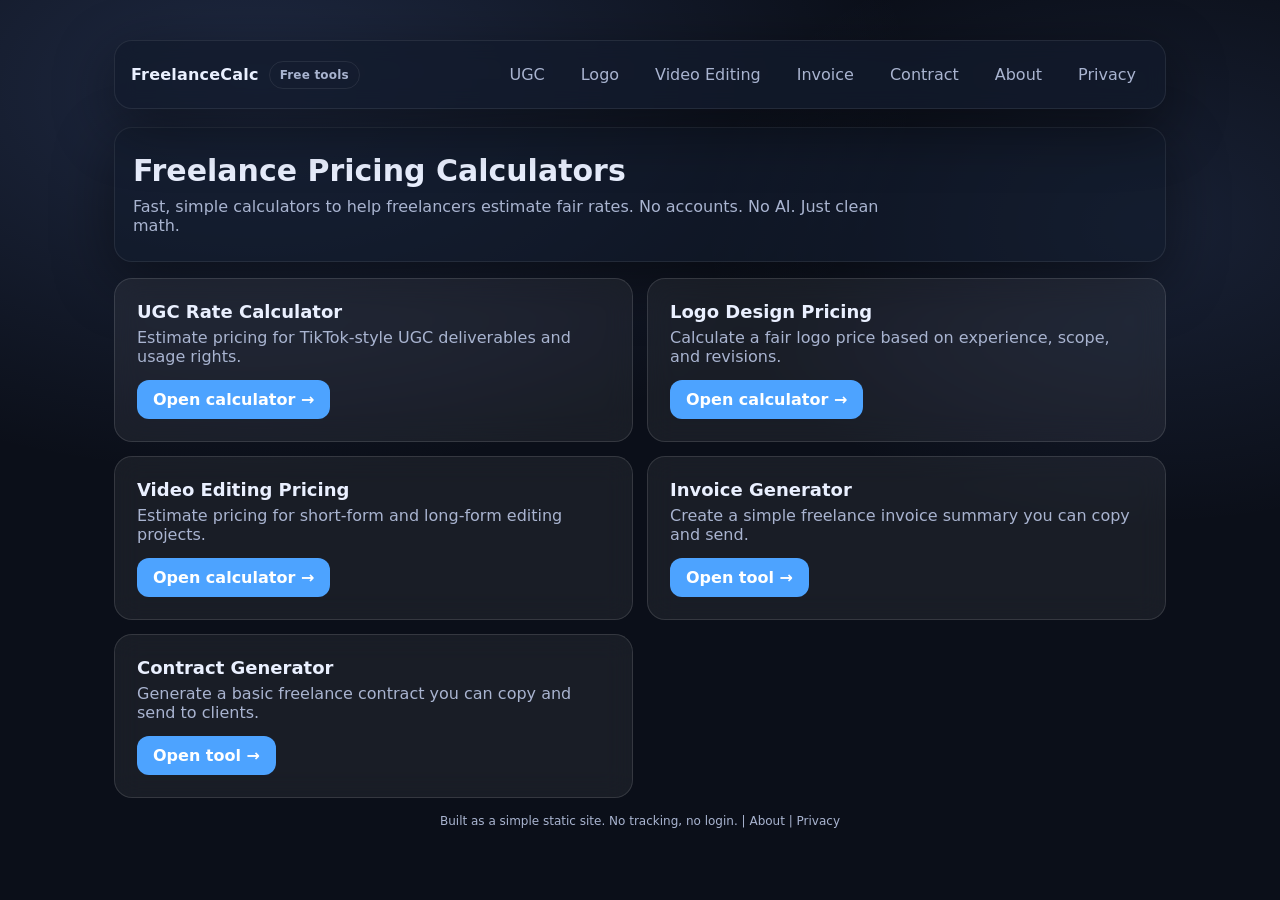
==== index.html/index.html @ f02cfab7 "test" ====
<!doctype html>
<html lang="en">
<head>
  <meta charset="utf-8" />
  <meta name="viewport" content="width=device-width, initial-scale=1" />
  <title>Freelance Pricing Calculators</title>
  <meta name="description" content="Free freelance pricing calculators for UGC creators, logo designers, and video editors. Estimate fair rates in seconds." />
  <link rel="stylesheet" href="../style.css/style.css" />
</head>

<body>
  <div class="container">

    <div class="nav">
      <div class="brand">
        <span>FreelanceCalc</span>
        <span class="badge">Free tools</span>
      </div>

      <div class="navlinks">
        <a href="../ugc.html/ugc.html">UGC</a>
        <a href="../logo.html/logo.html">Logo</a>
        <a href="../video.html/video.html">Video Editing</a>
        <a href="../invoice.html/invoice.html">Invoice</a>
        <a href="../contract.html/contract.html">Contract</a>
        <a href="../about.html/about.html">About</a>
        <a href="../privacy.html/privacy.html">Privacy</a>
      </div>
    </div>

    <div class="hero">
      <h1>Freelance Pricing Calculators</h1>
      <p>
        Fast, simple calculators to help freelancers estimate fair rates.
        No accounts. No AI. Just clean math.
      </p>
    </div>

    <div class="grid">
      <div class="card half">
        <h2>UGC Rate Calculator</h2>
        <p>Estimate pricing for TikTok-style UGC deliverables and usage rights.</p>
        <a class="button" href="../ugc.html/ugc.html">Open calculator →</a>
      </div>

      <div class="card half">
        <h2>Logo Design Pricing</h2>
        <p>Calculate a fair logo price based on experience, scope, and revisions.</p>
        <a class="button" href="../logo.html/logo.html">Open calculator →</a>
      </div>

      <div class="card half">
        <h2>Video Editing Pricing</h2>
        <p>Estimate pricing for short-form and long-form editing projects.</p>
        <a class="button" href="../video.html/video.html">Open calculator →</a>
      </div>

      <div class="card half">
        <h2>Invoice Generator</h2>
        <p>Create a simple freelance invoice summary you can copy and send.</p>
        <a class="button" href="../invoice.html/invoice.html">Open tool →</a>
      </div>

      <div class="card half">
        <h2>Contract Generator</h2>
        <p>Generate a basic freelance contract you can copy and send to clients.</p>
        <a class="button" href="../contract.html/contract.html">Open tool →</a>
      </div>
    </div>

    <div class="footer">
      Built as a simple static site. No tracking, no login. | <a href="../about.html/about.html">About</a> | <a href="../privacy.html/privacy.html">Privacy</a>
    </div>

  </div>
</body>
</html>
---- style.css/style.css ----
:root {
  --bg: #0b0f19;
  --card: #121a2b;
  --text: #eaf0ff;
  --muted: #a9b4d0;
  --accent: #4da3ff;
  --border: rgba(255,255,255,0.08);
  --shadow: 0 18px 60px rgba(0,0,0,0.45);
  --radius: 18px;
  --max: 1100px;
  --font: system-ui, -apple-system, Segoe UI, Roboto, Arial, sans-serif;
}

* { box-sizing: border-box; }

body {
  margin: 0;
  font-family: var(--font);
  background: radial-gradient(1200px 700px at 20% 10%, rgba(122,162,255,0.18), transparent 55%),
              radial-gradient(900px 600px at 90% 25%, rgba(122,162,255,0.12), transparent 50%),
              var(--bg);
  color: var(--text);
  min-height: 100vh;
}

a { color: inherit; text-decoration: none; }

.container {
  max-width: var(--max);
  width: 100%;
  margin: 0 auto;
  padding: 40px 24px;
}

.nav {
  display: flex;
  justify-content: space-between;
  align-items: center;
  gap: 14px;
  padding: 14px 16px;
  background: rgba(18,26,43,0.75);
  border: 1px solid var(--border);
  border-radius: var(--radius);
  box-shadow: var(--shadow);
  backdrop-filter: blur(10px);
}

.brand {
  display: flex;
  align-items: center;
  gap: 10px;
  font-weight: 800;
  letter-spacing: 0.2px;
}

.badge {
  font-size: 12px;
  padding: 6px 10px;
  border-radius: 999px;
  border: 1px solid var(--border);
  color: var(--muted);
}

.navlinks {
  display: flex;
  gap: 10px;
  flex-wrap: wrap;
}

.navlinks a {
  padding: 9px 12px;
  border-radius: 999px;
  border: 1px solid transparent;
  color: var(--muted);
  transition: 0.15s ease;
}

.navlinks a:hover {
  color: var(--text);
  border-color: var(--border);
  background: rgba(255,255,255,0.03);
}

.hero {
  margin-top: 18px;
  padding: 26px 18px;
  border-radius: var(--radius);
  border: 1px solid var(--border);
  background: rgba(18,26,43,0.55);
  box-shadow: var(--shadow);
}

.hero h1 {
  margin: 0 0 8px;
  font-size: 30px;
  line-height: 1.15;
}

.hero p {
  margin: 0;
  color: var(--muted);
  max-width: 75ch;
}

.grid {
  display: grid;
  grid-template-columns: repeat(12, 1fr);
  gap: 14px;
  margin-top: 16px;
}

.card {
  grid-column: span 12;
  background: rgba(255, 255, 255, 0.06);
  border: 1px solid rgba(255, 255, 255, 0.12);
  border-radius: 18px;
  padding: 22px;
  backdrop-filter: blur(14px);
  transition: transform 0.15s ease, border 0.15s ease;
}

.card:hover {
  transform: translateY(-4px);
  border: 1px solid rgba(255, 255, 255, 0.22);
}

@media (min-width: 820px) {
  .card.half { grid-column: span 6; }
  .card.third { grid-column: span 4; }
}

.card h2 {
  margin: 0 0 6px;
  font-size: 18px;
}

.card p {
  margin: 0;
  color: var(--muted);
}

.button {
  display: inline-flex;
  align-items: center;
  justify-content: center;
  gap: 10px;
  margin-top: 14px;
  background: var(--accent);
  color: white;
  border: none;
  border-radius: 12px;
  padding: 10px 16px;
  font-weight: 600;
  cursor: pointer;
  transition: 0.15s ease;
}

.button:hover {
  transform: translateY(-1px);
  background: rgba(122,162,255,0.16);
}

.form {
  display: grid;
  gap: 12px;
  margin-top: 10px;
}

.row {
  display: grid;
  gap: 10px;
}

@media (min-width: 720px) {
  .row.two { grid-template-columns: 1fr 1fr; }
  .row.three { grid-template-columns: 1fr 1fr 1fr; }
}

label {
  display: grid;
  gap: 6px;
  font-size: 13px;
  color: var(--muted);
}

input, select {
  width: 100%;
  padding: 12px 12px;
  border-radius: 14px;
  border: 1px solid var(--border);
  background: rgba(255,255,255,0.03);
  color: var(--text);
  outline: none;
}

input::placeholder { color: rgba(233,240,255,0.35); }

.small {
  font-size: 13px;
  color: var(--muted);
  line-height: 1.45;
}

.results {
  display: grid;
  gap: 10px;
  margin-top: 14px;
  padding: 14px;
  border-radius: 16px;
  border: 1px solid var(--border);
  background: rgba(0,0,0,0.25);
}

.kpi {
  display: flex;
  justify-content: space-between;
  gap: 12px;
  padding: 10px 12px;
  border-radius: 14px;
  border: 1px solid rgba(255,255,255,0.06);
  background: rgba(255,255,255,0.02);
}

.kpi strong { font-size: 15px; }
.kpi span { color: var(--muted); }

.footer {
  margin-top: 16px;
  color: var(--muted);
  font-size: 12px;
  text-align: center;
}

.footer a {
  color: var(--muted);
  text-decoration: none;
  transition: color 0.15s ease;
}

.footer a:hover {
  color: var(--text);
}
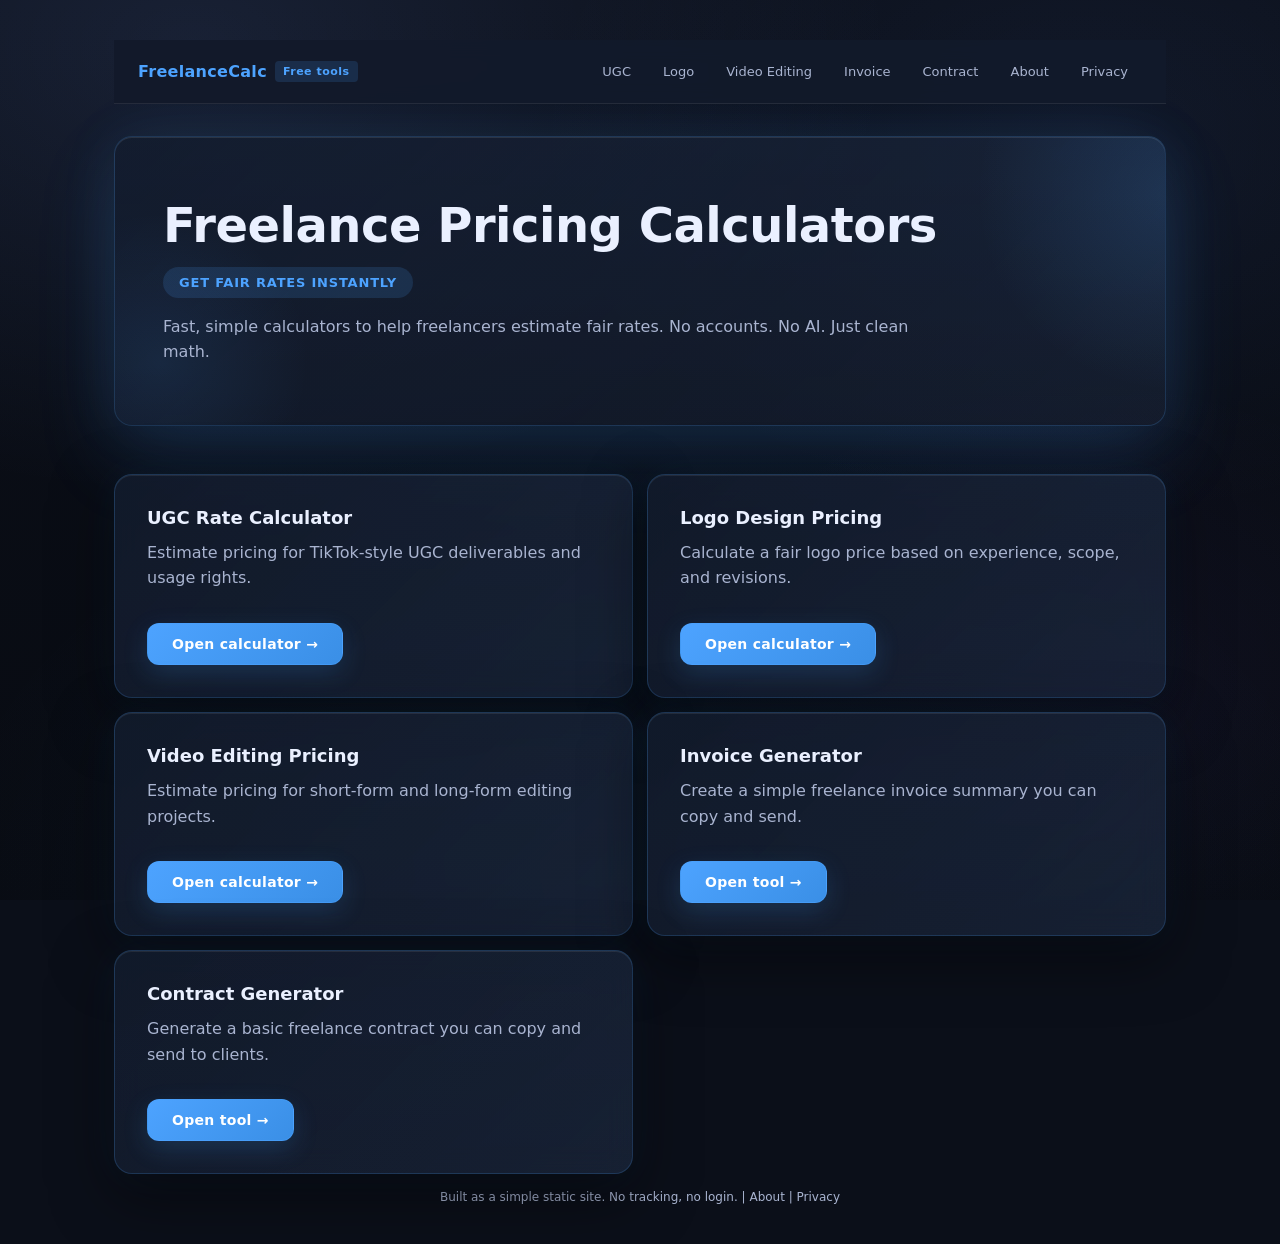
==== commit e4600035: "redesign site layout and improve mobile styling" ====
--- a/index.html/index.html
+++ b/index.html/index.html
@@ -7,13 +7,14 @@
   <meta name="description" content="Free freelance pricing calculators for UGC creators, logo designers, and video editors. Estimate fair rates in seconds." />
   <link rel="stylesheet" href="../style.css/style.css" />
 </head>
+<meta name="google-site-verification" content="BwdQn2W_l_F30_Wt1yacZ3sPHWIMf3JdNEv5xWiF-8c" />
 
 <body>
   <div class="container">
 
     <div class="nav">
       <div class="brand">
-        <span>FreelanceCalc</span>
+        <a href="../index.html/index.html">FreelanceCalc</a>
         <span class="badge">Free tools</span>
       </div>
 
@@ -26,10 +27,27 @@
         <a href="../about.html/about.html">About</a>
         <a href="../privacy.html/privacy.html">Privacy</a>
       </div>
+
+      <button class="hamburger" onclick="toggleMobileMenu()">
+        <span></span>
+        <span></span>
+        <span></span>
+      </button>
+    </div>
+
+    <div class="mobile-menu" id="mobileMenu">
+      <a href="../ugc.html/ugc.html">UGC</a>
+      <a href="../logo.html/logo.html">Logo</a>
+      <a href="../video.html/video.html">Video Editing</a>
+      <a href="../invoice.html/invoice.html">Invoice</a>
+      <a href="../contract.html/contract.html">Contract</a>
+      <a href="../about.html/about.html">About</a>
+      <a href="../privacy.html/privacy.html">Privacy</a>
     </div>
 
     <div class="hero">
       <h1>Freelance Pricing Calculators</h1>
+      <span class="hero-subtitle">Get fair rates instantly</span>
       <p>
         Fast, simple calculators to help freelancers estimate fair rates.
         No accounts. No AI. Just clean math.
@@ -73,5 +91,22 @@
     </div>
 
   </div>
+
+  <script>
+    function toggleMobileMenu() {
+      const menu = document.getElementById('mobileMenu');
+      const hamburger = document.querySelector('.hamburger');
+      menu.classList.toggle('active');
+      hamburger.classList.toggle('active');
+      
+      // Close menu when a link is clicked
+      menu.querySelectorAll('a').forEach(link => {
+        link.addEventListener('click', () => {
+          menu.classList.remove('active');
+          hamburger.classList.remove('active');
+        });
+      });
+    }
+  </script>
 </body>
 </html>
--- a/style.css/style.css
+++ b/style.css/style.css
@@ -16,9 +16,14 @@
 body {
   margin: 0;
   font-family: var(--font);
-  background: radial-gradient(1200px 700px at 20% 10%, rgba(122,162,255,0.18), transparent 55%),
-              radial-gradient(900px 600px at 90% 25%, rgba(122,162,255,0.12), transparent 50%),
-              var(--bg);
+  background: 
+    radial-gradient(1400px 900px at 15% 5%, rgba(122,162,255,0.12), transparent 50%),
+    radial-gradient(1000px 700px at 85% 15%, rgba(100,150,255,0.08), transparent 55%),
+    radial-gradient(1200px 800px at 50% 100%, rgba(77,163,255,0.06), transparent 60%),
+    radial-gradient(800px 600px at 85% 75%, rgba(150,100,255,0.05), transparent 50%),
+    linear-gradient(180deg, rgba(11,15,25,0.95) 0%, rgba(8,11,18,1) 100%),
+    var(--bg);
+  background-attachment: fixed;
   color: var(--text);
   min-height: 100vh;
 }
@@ -36,70 +41,265 @@
   display: flex;
   justify-content: space-between;
   align-items: center;
-  gap: 14px;
-  padding: 14px 16px;
-  background: rgba(18,26,43,0.75);
-  border: 1px solid var(--border);
-  border-radius: var(--radius);
-  box-shadow: var(--shadow);
+  padding: 16px 24px;
+  background: rgba(18,26,43,0.95);
+  border-bottom: 1px solid var(--border);
   backdrop-filter: blur(10px);
+  position: sticky;
+  top: 0;
+  z-index: 1000;
 }
 
 .brand {
   display: flex;
   align-items: center;
-  gap: 10px;
+  gap: 8px;
   font-weight: 800;
-  letter-spacing: 0.2px;
+  font-size: 16px;
+  letter-spacing: 0.3px;
+  color: var(--accent);
+}
+
+.brand a {
+  display: flex;
+  align-items: center;
+  gap: 8px;
+  text-decoration: none;
+  color: var(--accent);
 }
 
 .badge {
-  font-size: 12px;
-  padding: 6px 10px;
-  border-radius: 999px;
-  border: 1px solid var(--border);
-  color: var(--muted);
+  font-size: 11px;
+  padding: 4px 8px;
+  border-radius: 4px;
+  background: rgba(77,163,255,0.15);
+  color: var(--accent);
+  font-weight: 600;
+  letter-spacing: 0.5px;
 }
 
 .navlinks {
   display: flex;
-  gap: 10px;
+  gap: 4px;
+  align-items: center;
   flex-wrap: wrap;
 }
 
 .navlinks a {
-  padding: 9px 12px;
-  border-radius: 999px;
-  border: 1px solid transparent;
-  color: var(--muted);
-  transition: 0.15s ease;
+  padding: 8px 14px;
+  border-radius: 6px;
+  color: var(--muted);
+  font-size: 13px;
+  font-weight: 500;
+  transition: all 0.2s ease;
+  white-space: nowrap;
 }
 
 .navlinks a:hover {
   color: var(--text);
-  border-color: var(--border);
-  background: rgba(255,255,255,0.03);
+  background: rgba(77,163,255,0.1);
+}
+
+/* Hamburger Menu */
+.hamburger {
+  display: none;
+  flex-direction: column;
+  gap: 5px;
+  background: none;
+  border: none;
+  cursor: pointer;
+  padding: 8px;
+  align-items: center;
+}
+
+.hamburger span {
+  display: block;
+  width: 24px;
+  height: 2px;
+  background: var(--text);
+  border-radius: 2px;
+  transition: all 0.3s ease;
+}
+
+.hamburger.active span:nth-child(1) {
+  transform: rotate(45deg) translate(8px, 8px);
+}
+
+.hamburger.active span:nth-child(2) {
+  opacity: 0;
+}
+
+.hamburger.active span:nth-child(3) {
+  transform: rotate(-45deg) translate(8px, -8px);
+}
+
+/* Mobile Menu */
+.mobile-menu {
+  display: none;
+  position: absolute;
+  top: 100%;
+  left: 0;
+  right: 0;
+  background: rgba(18,26,43,0.98);
+  border-bottom: 1px solid var(--border);
+  backdrop-filter: blur(10px);
+  animation: slideDown 0.3s ease;
+}
+
+@keyframes slideDown {
+  from {
+    opacity: 0;
+    transform: translateY(-10px);
+  }
+  to {
+    opacity: 1;
+    transform: translateY(0);
+  }
+}
+
+.mobile-menu a {
+  display: block;
+  padding: 12px 24px;
+  color: var(--muted);
+  font-size: 14px;
+  border-bottom: 1px solid rgba(255,255,255,0.05);
+  transition: all 0.2s ease;
+}
+
+.mobile-menu a:hover {
+  color: var(--text);
+  background: rgba(77,163,255,0.1);
+}
+
+.mobile-menu.active {
+  display: block;
+}
+
+/* Responsive */
+@media (max-width: 768px) {
+  .nav {
+    padding: 12px 16px;
+  }
+
+  .navlinks {
+    display: none;
+  }
+
+  .hamburger {
+    display: flex;
+  }
+
+  .container {
+    padding: 24px 16px;
+  }
+
+  .hero {
+    margin-top: 24px;
+    margin-bottom: 40px;
+    padding: 40px 24px;
+  }
+
+  .hero h1 {
+    font-size: 36px;
+  }
+
+  .hero-subtitle {
+    margin-bottom: 12px;
+    font-size: 12px;
+  }
+
+  .hero p {
+    font-size: 15px;
+  }
+
+  .card {
+    padding: 24px;
+    margin-bottom: 16px;
+  }
+
+  .button {
+    padding: 11px 20px;
+    font-size: 13px;
+    width: 100%;
+  }
+
+  .button.secondary {
+    width: auto;
+  }
 }
 
 .hero {
-  margin-top: 18px;
-  padding: 26px 18px;
+  margin-top: 32px;
+  margin-bottom: 48px;
+  padding: 60px 48px;
   border-radius: var(--radius);
-  border: 1px solid var(--border);
-  background: rgba(18,26,43,0.55);
-  box-shadow: var(--shadow);
+  border: 1px solid rgba(77,163,255,0.2);
+  background: linear-gradient(135deg, rgba(18,26,43,0.8) 0%, rgba(26,36,56,0.6) 100%),
+              linear-gradient(to bottom, rgba(77,163,255,0.08), rgba(18,26,43,0.02));
+  box-shadow: 0 32px 80px rgba(77,163,255,0.15),
+              0 0 60px rgba(77,163,255,0.08),
+              inset 0 1px 0 rgba(255,255,255,0.1);
+  position: relative;
+  overflow: hidden;
+}
+
+.hero::before {
+  content: '';
+  position: absolute;
+  top: -50%;
+  right: -20%;
+  width: 400px;
+  height: 400px;
+  background: radial-gradient(circle, rgba(77,163,255,0.15), transparent 70%);
+  border-radius: 50%;
+  pointer-events: none;
+}
+
+.hero::after {
+  content: '';
+  position: absolute;
+  bottom: -30%;
+  left: -10%;
+  width: 300px;
+  height: 300px;
+  background: radial-gradient(circle, rgba(77,163,255,0.1), transparent 70%);
+  border-radius: 50%;
+  pointer-events: none;
 }
 
 .hero h1 {
-  margin: 0 0 8px;
-  font-size: 30px;
-  line-height: 1.15;
+  margin: 0 0 12px;
+  font-size: 48px;
+  line-height: 1.2;
+  font-weight: 800;
+  letter-spacing: -0.5px;
+  position: relative;
+  z-index: 1;
+}
+
+.hero-subtitle {
+  display: inline-block;
+  margin-bottom: 16px;
+  padding: 8px 16px;
+  font-size: 13px;
+  font-weight: 600;
+  letter-spacing: 0.8px;
+  text-transform: uppercase;
+  color: var(--accent);
+  background: rgba(77,163,255,0.15);
+  border-radius: 20px;
+  position: relative;
+  z-index: 1;
 }
 
 .hero p {
   margin: 0;
   color: var(--muted);
   max-width: 75ch;
+  font-size: 16px;
+  line-height: 1.6;
+  position: relative;
+  z-index: 1;
 }
 
 .grid {
@@ -111,17 +311,37 @@
 
 .card {
   grid-column: span 12;
-  background: rgba(255, 255, 255, 0.06);
-  border: 1px solid rgba(255, 255, 255, 0.12);
+  background: linear-gradient(135deg, rgba(18,26,43,0.9) 0%, rgba(26,36,56,0.7) 100%),
+              linear-gradient(to bottom, rgba(77,163,255,0.05), transparent);
+  border: 1px solid rgba(77,163,255,0.2);
   border-radius: 18px;
-  padding: 22px;
+  padding: 32px;
   backdrop-filter: blur(14px);
-  transition: transform 0.15s ease, border 0.15s ease;
+  transition: all 0.25s ease;
+  box-shadow: 0 20px 60px rgba(0,0,0,0.5),
+              0 0 40px rgba(77,163,255,0.08),
+              inset 0 1px 0 rgba(255,255,255,0.08);
+  position: relative;
+  overflow: hidden;
+}
+
+.card::before {
+  content: '';
+  position: absolute;
+  top: 0;
+  left: 0;
+  right: 0;
+  bottom: 0;
+  background: linear-gradient(135deg, transparent 0%, rgba(77,163,255,0.02) 100%);
+  pointer-events: none;
 }
 
 .card:hover {
-  transform: translateY(-4px);
-  border: 1px solid rgba(255, 255, 255, 0.22);
+  transform: translateY(-8px);
+  border: 1px solid rgba(77,163,255,0.35);
+  box-shadow: 0 32px 80px rgba(77,163,255,0.15),
+              0 0 60px rgba(77,163,255,0.12),
+              inset 0 1px 0 rgba(255,255,255,0.1);
 }
 
 @media (min-width: 820px) {
@@ -130,13 +350,19 @@
 }
 
 .card h2 {
-  margin: 0 0 6px;
+  margin: 0 0 12px;
   font-size: 18px;
+  font-weight: 700;
+  position: relative;
+  z-index: 1;
 }
 
 .card p {
-  margin: 0;
-  color: var(--muted);
+  margin: 0 0 24px;
+  color: var(--muted);
+  line-height: 1.6;
+  position: relative;
+  z-index: 1;
 }
 
 .button {
@@ -144,20 +370,57 @@
   align-items: center;
   justify-content: center;
   gap: 10px;
-  margin-top: 14px;
-  background: var(--accent);
+  margin-top: 8px;
+  background: linear-gradient(135deg, var(--accent) 0%, #3a8fe6 100%);
   color: white;
-  border: none;
+  border: 1px solid rgba(77,163,255,0.4);
   border-radius: 12px;
-  padding: 10px 16px;
-  font-weight: 600;
+  padding: 12px 24px;
+  font-weight: 700;
+  font-size: 14px;
   cursor: pointer;
-  transition: 0.15s ease;
+  transition: all 0.2s ease;
+  box-shadow: 0 8px 24px rgba(77,163,255,0.2),
+              0 4px 12px rgba(0,0,0,0.15);
+  text-transform: none;
+  letter-spacing: 0.3px;
+  position: relative;
+  overflow: hidden;
+}
+
+.button::before {
+  content: '';
+  position: absolute;
+  top: 0;
+  left: -100%;
+  width: 100%;
+  height: 100%;
+  background: rgba(255,255,255,0.2);
+  transition: left 0.4s ease;
 }
 
 .button:hover {
-  transform: translateY(-1px);
-  background: rgba(122,162,255,0.16);
+  transform: translateY(-2px);
+  box-shadow: 0 12px 32px rgba(77,163,255,0.3),
+              0 6px 16px rgba(0,0,0,0.2);
+  border: 1px solid rgba(77,163,255,0.6);
+}
+
+.button:hover::before {
+  left: 100%;
+}
+
+.button.secondary {
+  background: rgba(77,163,255,0.15);
+  color: var(--accent);
+  border: 1px solid rgba(77,163,255,0.3);
+  box-shadow: 0 4px 12px rgba(0,0,0,0.1);
+}
+
+.button.secondary:hover {
+  background: rgba(77,163,255,0.25);
+  border: 1px solid rgba(77,163,255,0.5);
+  box-shadow: 0 8px 20px rgba(77,163,255,0.15);
 }
 
 .form {
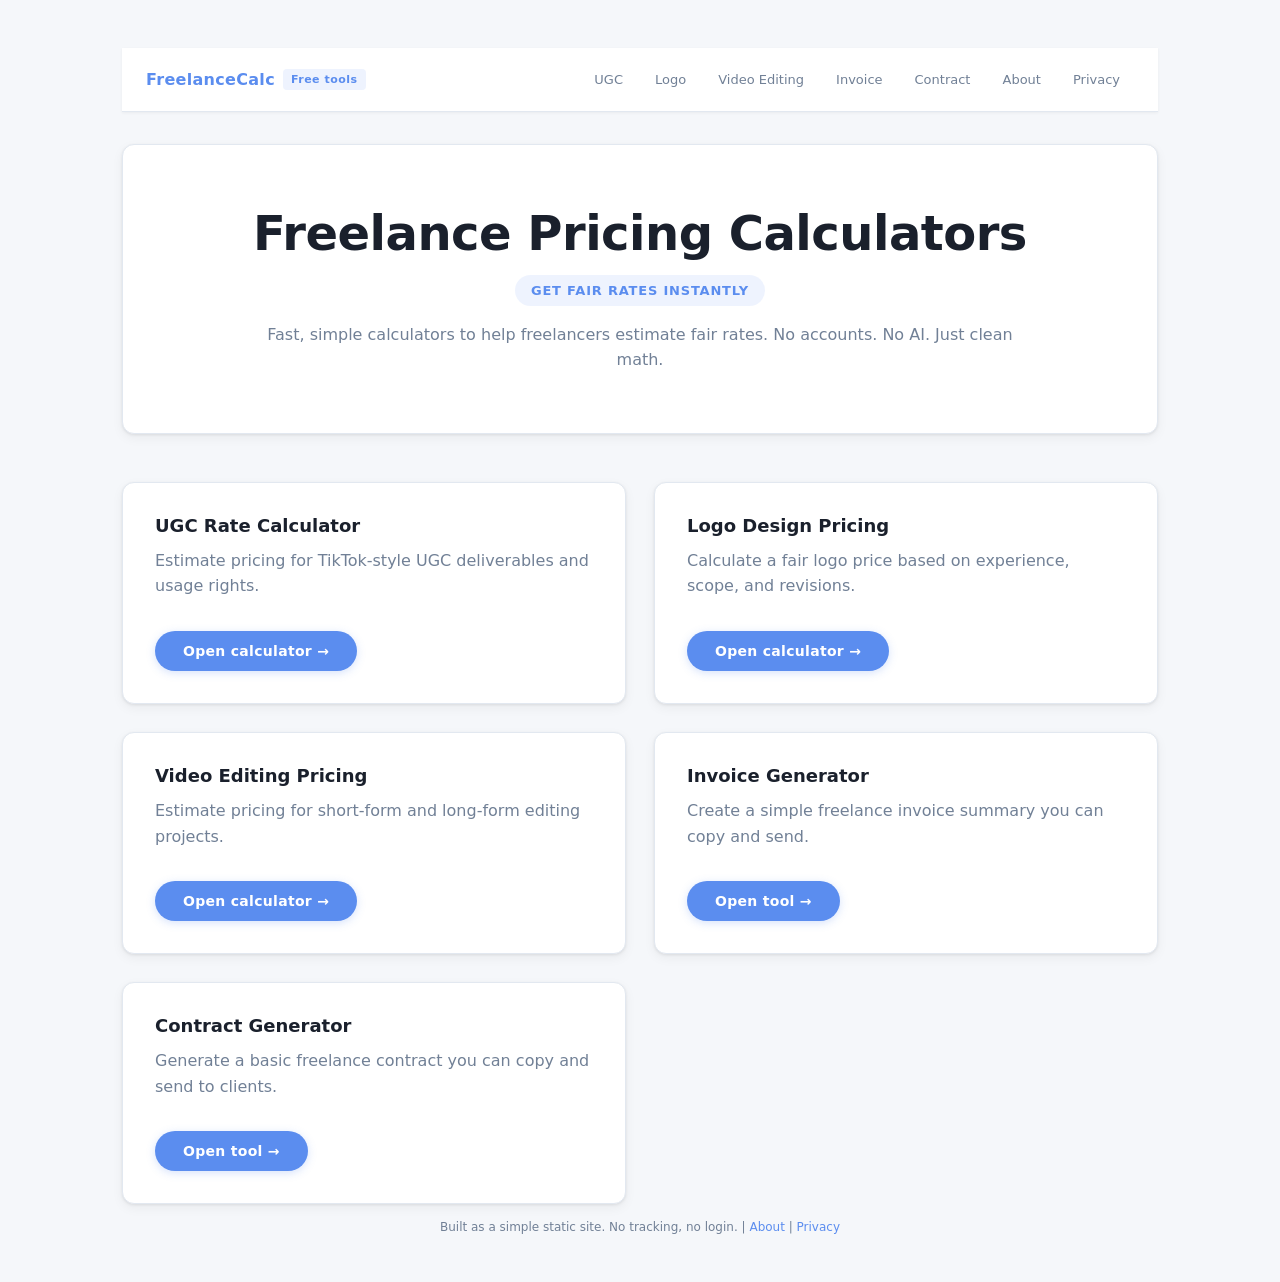
==== commit f045f643: "redesign site layout and improve mobile styling" ====
--- a/index.html/index.html
+++ b/index.html/index.html
@@ -98,15 +98,22 @@
       const hamburger = document.querySelector('.hamburger');
       menu.classList.toggle('active');
       hamburger.classList.toggle('active');
+    }
+
+    // Set up menu link click handlers on page load
+    document.addEventListener('DOMContentLoaded', function() {
+      const menu = document.getElementById('mobileMenu');
+      const hamburger = document.querySelector('.hamburger');
       
-      // Close menu when a link is clicked
-      menu.querySelectorAll('a').forEach(link => {
-        link.addEventListener('click', () => {
-          menu.classList.remove('active');
-          hamburger.classList.remove('active');
+      if (menu && hamburger) {
+        menu.querySelectorAll('a').forEach(link => {
+          link.addEventListener('click', () => {
+            menu.classList.remove('active');
+            hamburger.classList.remove('active');
+          });
         });
-      });
-    }
+      }
+    });
   </script>
 </body>
 </html>
--- a/style.css/style.css
+++ b/style.css/style.css
@@ -1,12 +1,12 @@
 :root {
-  --bg: #0b0f19;
-  --card: #121a2b;
-  --text: #eaf0ff;
-  --muted: #a9b4d0;
-  --accent: #4da3ff;
-  --border: rgba(255,255,255,0.08);
-  --shadow: 0 18px 60px rgba(0,0,0,0.45);
-  --radius: 18px;
+  --bg: #f5f7fa;
+  --card: #ffffff;
+  --text: #1a202c;
+  --muted: #718096;
+  --accent: #5b8def;
+  --border: #e2e8f0;
+  --shadow: 0 1px 3px rgba(0,0,0,0.08), 0 4px 12px rgba(0,0,0,0.05);
+  --radius: 12px;
   --max: 1100px;
   --font: system-ui, -apple-system, Segoe UI, Roboto, Arial, sans-serif;
 }
@@ -16,14 +16,7 @@
 body {
   margin: 0;
   font-family: var(--font);
-  background: 
-    radial-gradient(1400px 900px at 15% 5%, rgba(122,162,255,0.12), transparent 50%),
-    radial-gradient(1000px 700px at 85% 15%, rgba(100,150,255,0.08), transparent 55%),
-    radial-gradient(1200px 800px at 50% 100%, rgba(77,163,255,0.06), transparent 60%),
-    radial-gradient(800px 600px at 85% 75%, rgba(150,100,255,0.05), transparent 50%),
-    linear-gradient(180deg, rgba(11,15,25,0.95) 0%, rgba(8,11,18,1) 100%),
-    var(--bg);
-  background-attachment: fixed;
+  background: var(--bg);
   color: var(--text);
   min-height: 100vh;
 }
@@ -42,12 +35,12 @@
   justify-content: space-between;
   align-items: center;
   padding: 16px 24px;
-  background: rgba(18,26,43,0.95);
+  background: var(--card);
   border-bottom: 1px solid var(--border);
-  backdrop-filter: blur(10px);
   position: sticky;
   top: 0;
   z-index: 1000;
+  box-shadow: 0 1px 3px rgba(0,0,0,0.05);
 }
 
 .brand {
@@ -72,7 +65,7 @@
   font-size: 11px;
   padding: 4px 8px;
   border-radius: 4px;
-  background: rgba(77,163,255,0.15);
+  background: rgba(91,141,239,0.1);
   color: var(--accent);
   font-weight: 600;
   letter-spacing: 0.5px;
@@ -96,8 +89,8 @@
 }
 
 .navlinks a:hover {
-  color: var(--text);
-  background: rgba(77,163,255,0.1);
+  color: var(--accent);
+  background: rgba(91,141,239,0.08);
 }
 
 /* Hamburger Menu */
@@ -140,10 +133,10 @@
   top: 100%;
   left: 0;
   right: 0;
-  background: rgba(18,26,43,0.98);
+  background: var(--card);
   border-bottom: 1px solid var(--border);
-  backdrop-filter: blur(10px);
   animation: slideDown 0.3s ease;
+  box-shadow: 0 2px 8px rgba(0,0,0,0.05);
 }
 
 @keyframes slideDown {
@@ -162,13 +155,13 @@
   padding: 12px 24px;
   color: var(--muted);
   font-size: 14px;
-  border-bottom: 1px solid rgba(255,255,255,0.05);
+  border-bottom: 1px solid var(--border);
   transition: all 0.2s ease;
 }
 
 .mobile-menu a:hover {
-  color: var(--text);
-  background: rgba(77,163,255,0.1);
+  color: var(--accent);
+  background: rgba(91,141,239,0.05);
 }
 
 .mobile-menu.active {
@@ -233,38 +226,12 @@
   margin-bottom: 48px;
   padding: 60px 48px;
   border-radius: var(--radius);
-  border: 1px solid rgba(77,163,255,0.2);
-  background: linear-gradient(135deg, rgba(18,26,43,0.8) 0%, rgba(26,36,56,0.6) 100%),
-              linear-gradient(to bottom, rgba(77,163,255,0.08), rgba(18,26,43,0.02));
-  box-shadow: 0 32px 80px rgba(77,163,255,0.15),
-              0 0 60px rgba(77,163,255,0.08),
-              inset 0 1px 0 rgba(255,255,255,0.1);
+  border: 1px solid var(--border);
+  background: var(--card);
+  box-shadow: var(--shadow);
   position: relative;
   overflow: hidden;
-}
-
-.hero::before {
-  content: '';
-  position: absolute;
-  top: -50%;
-  right: -20%;
-  width: 400px;
-  height: 400px;
-  background: radial-gradient(circle, rgba(77,163,255,0.15), transparent 70%);
-  border-radius: 50%;
-  pointer-events: none;
-}
-
-.hero::after {
-  content: '';
-  position: absolute;
-  bottom: -30%;
-  left: -10%;
-  width: 300px;
-  height: 300px;
-  background: radial-gradient(circle, rgba(77,163,255,0.1), transparent 70%);
-  border-radius: 50%;
-  pointer-events: none;
+  text-align: center;
 }
 
 .hero h1 {
@@ -275,6 +242,7 @@
   letter-spacing: -0.5px;
   position: relative;
   z-index: 1;
+  color: var(--text);
 }
 
 .hero-subtitle {
@@ -286,7 +254,7 @@
   letter-spacing: 0.8px;
   text-transform: uppercase;
   color: var(--accent);
-  background: rgba(77,163,255,0.15);
+  background: rgba(91,141,239,0.1);
   border-radius: 20px;
   position: relative;
   z-index: 1;
@@ -300,48 +268,33 @@
   line-height: 1.6;
   position: relative;
   z-index: 1;
+  margin-left: auto;
+  margin-right: auto;
 }
 
 .grid {
   display: grid;
   grid-template-columns: repeat(12, 1fr);
-  gap: 14px;
-  margin-top: 16px;
+  gap: 28px;
+  margin-top: 32px;
 }
 
 .card {
   grid-column: span 12;
-  background: linear-gradient(135deg, rgba(18,26,43,0.9) 0%, rgba(26,36,56,0.7) 100%),
-              linear-gradient(to bottom, rgba(77,163,255,0.05), transparent);
-  border: 1px solid rgba(77,163,255,0.2);
-  border-radius: 18px;
+  background: var(--card);
+  border: 1px solid var(--border);
+  border-radius: var(--radius);
   padding: 32px;
-  backdrop-filter: blur(14px);
   transition: all 0.25s ease;
-  box-shadow: 0 20px 60px rgba(0,0,0,0.5),
-              0 0 40px rgba(77,163,255,0.08),
-              inset 0 1px 0 rgba(255,255,255,0.08);
+  box-shadow: var(--shadow);
   position: relative;
   overflow: hidden;
 }
 
-.card::before {
-  content: '';
-  position: absolute;
-  top: 0;
-  left: 0;
-  right: 0;
-  bottom: 0;
-  background: linear-gradient(135deg, transparent 0%, rgba(77,163,255,0.02) 100%);
-  pointer-events: none;
-}
-
 .card:hover {
-  transform: translateY(-8px);
-  border: 1px solid rgba(77,163,255,0.35);
-  box-shadow: 0 32px 80px rgba(77,163,255,0.15),
-              0 0 60px rgba(77,163,255,0.12),
-              inset 0 1px 0 rgba(255,255,255,0.1);
+  transform: translateY(-4px);
+  border: 1px solid rgba(91,141,239,0.3);
+  box-shadow: 0 8px 24px rgba(91,141,239,0.12), 0 2px 8px rgba(0,0,0,0.08);
 }
 
 @media (min-width: 820px) {
@@ -355,6 +308,7 @@
   font-weight: 700;
   position: relative;
   z-index: 1;
+  color: var(--text);
 }
 
 .card p {
@@ -371,56 +325,40 @@
   justify-content: center;
   gap: 10px;
   margin-top: 8px;
-  background: linear-gradient(135deg, var(--accent) 0%, #3a8fe6 100%);
+  background: var(--accent);
   color: white;
-  border: 1px solid rgba(77,163,255,0.4);
-  border-radius: 12px;
-  padding: 12px 24px;
+  border: none;
+  border-radius: 20px;
+  padding: 12px 28px;
   font-weight: 700;
   font-size: 14px;
   cursor: pointer;
   transition: all 0.2s ease;
-  box-shadow: 0 8px 24px rgba(77,163,255,0.2),
-              0 4px 12px rgba(0,0,0,0.15);
+  box-shadow: 0 2px 8px rgba(91,141,239,0.25);
   text-transform: none;
   letter-spacing: 0.3px;
   position: relative;
   overflow: hidden;
 }
 
-.button::before {
-  content: '';
-  position: absolute;
-  top: 0;
-  left: -100%;
-  width: 100%;
-  height: 100%;
-  background: rgba(255,255,255,0.2);
-  transition: left 0.4s ease;
-}
-
 .button:hover {
   transform: translateY(-2px);
-  box-shadow: 0 12px 32px rgba(77,163,255,0.3),
-              0 6px 16px rgba(0,0,0,0.2);
-  border: 1px solid rgba(77,163,255,0.6);
-}
-
-.button:hover::before {
-  left: 100%;
+  box-shadow: 0 6px 16px rgba(91,141,239,0.35);
+  background: #4873d1;
 }
 
 .button.secondary {
-  background: rgba(77,163,255,0.15);
-  color: var(--accent);
-  border: 1px solid rgba(77,163,255,0.3);
-  box-shadow: 0 4px 12px rgba(0,0,0,0.1);
+  background: transparent;
+  color: var(--accent);
+  border: 2px solid var(--accent);
+  box-shadow: none;
 }
 
 .button.secondary:hover {
-  background: rgba(77,163,255,0.25);
-  border: 1px solid rgba(77,163,255,0.5);
-  box-shadow: 0 8px 20px rgba(77,163,255,0.15);
+  background: rgba(91,141,239,0.08);
+  border-color: #4873d1;
+  color: #4873d1;
+  box-shadow: 0 2px 8px rgba(91,141,239,0.15);
 }
 
 .form {
@@ -444,19 +382,30 @@
   gap: 6px;
   font-size: 13px;
   color: var(--muted);
+  font-weight: 500;
 }
 
 input, select {
   width: 100%;
-  padding: 12px 12px;
-  border-radius: 14px;
+  padding: 12px 14px;
+  border-radius: 8px;
   border: 1px solid var(--border);
-  background: rgba(255,255,255,0.03);
+  background: var(--card);
   color: var(--text);
   outline: none;
-}
-
-input::placeholder { color: rgba(233,240,255,0.35); }
+  font-size: 14px;
+  font-family: inherit;
+  transition: border-color 0.2s ease, box-shadow 0.2s ease;
+}
+
+input:focus, select:focus {
+  border-color: var(--accent);
+  box-shadow: 0 0 0 3px rgba(91,141,239,0.1);
+}
+
+input::placeholder {
+  color: var(--muted);
+}
 
 .small {
   font-size: 13px;
@@ -467,25 +416,31 @@
 .results {
   display: grid;
   gap: 10px;
-  margin-top: 14px;
-  padding: 14px;
-  border-radius: 16px;
+  margin-top: 20px;
+  padding: 16px;
+  border-radius: 10px;
   border: 1px solid var(--border);
-  background: rgba(0,0,0,0.25);
+  background: rgba(91,141,239,0.03);
 }
 
 .kpi {
   display: flex;
   justify-content: space-between;
   gap: 12px;
-  padding: 10px 12px;
-  border-radius: 14px;
-  border: 1px solid rgba(255,255,255,0.06);
-  background: rgba(255,255,255,0.02);
-}
-
-.kpi strong { font-size: 15px; }
-.kpi span { color: var(--muted); }
+  padding: 12px 14px;
+  border-radius: 8px;
+  border: 1px solid var(--border);
+  background: var(--card);
+}
+
+.kpi strong {
+  font-size: 15px;
+  color: var(--text);
+}
+
+.kpi span {
+  color: var(--muted);
+}
 
 .footer {
   margin-top: 16px;
@@ -495,11 +450,18 @@
 }
 
 .footer a {
-  color: var(--muted);
+  color: var(--accent);
   text-decoration: none;
   transition: color 0.15s ease;
 }
 
 .footer a:hover {
-  color: var(--text);
+  color: #4873d1;
+}
+
+/* Additional spacing improvements */
+@media (min-width: 768px) {
+  .container {
+    padding: 48px 32px;
+  }
 }
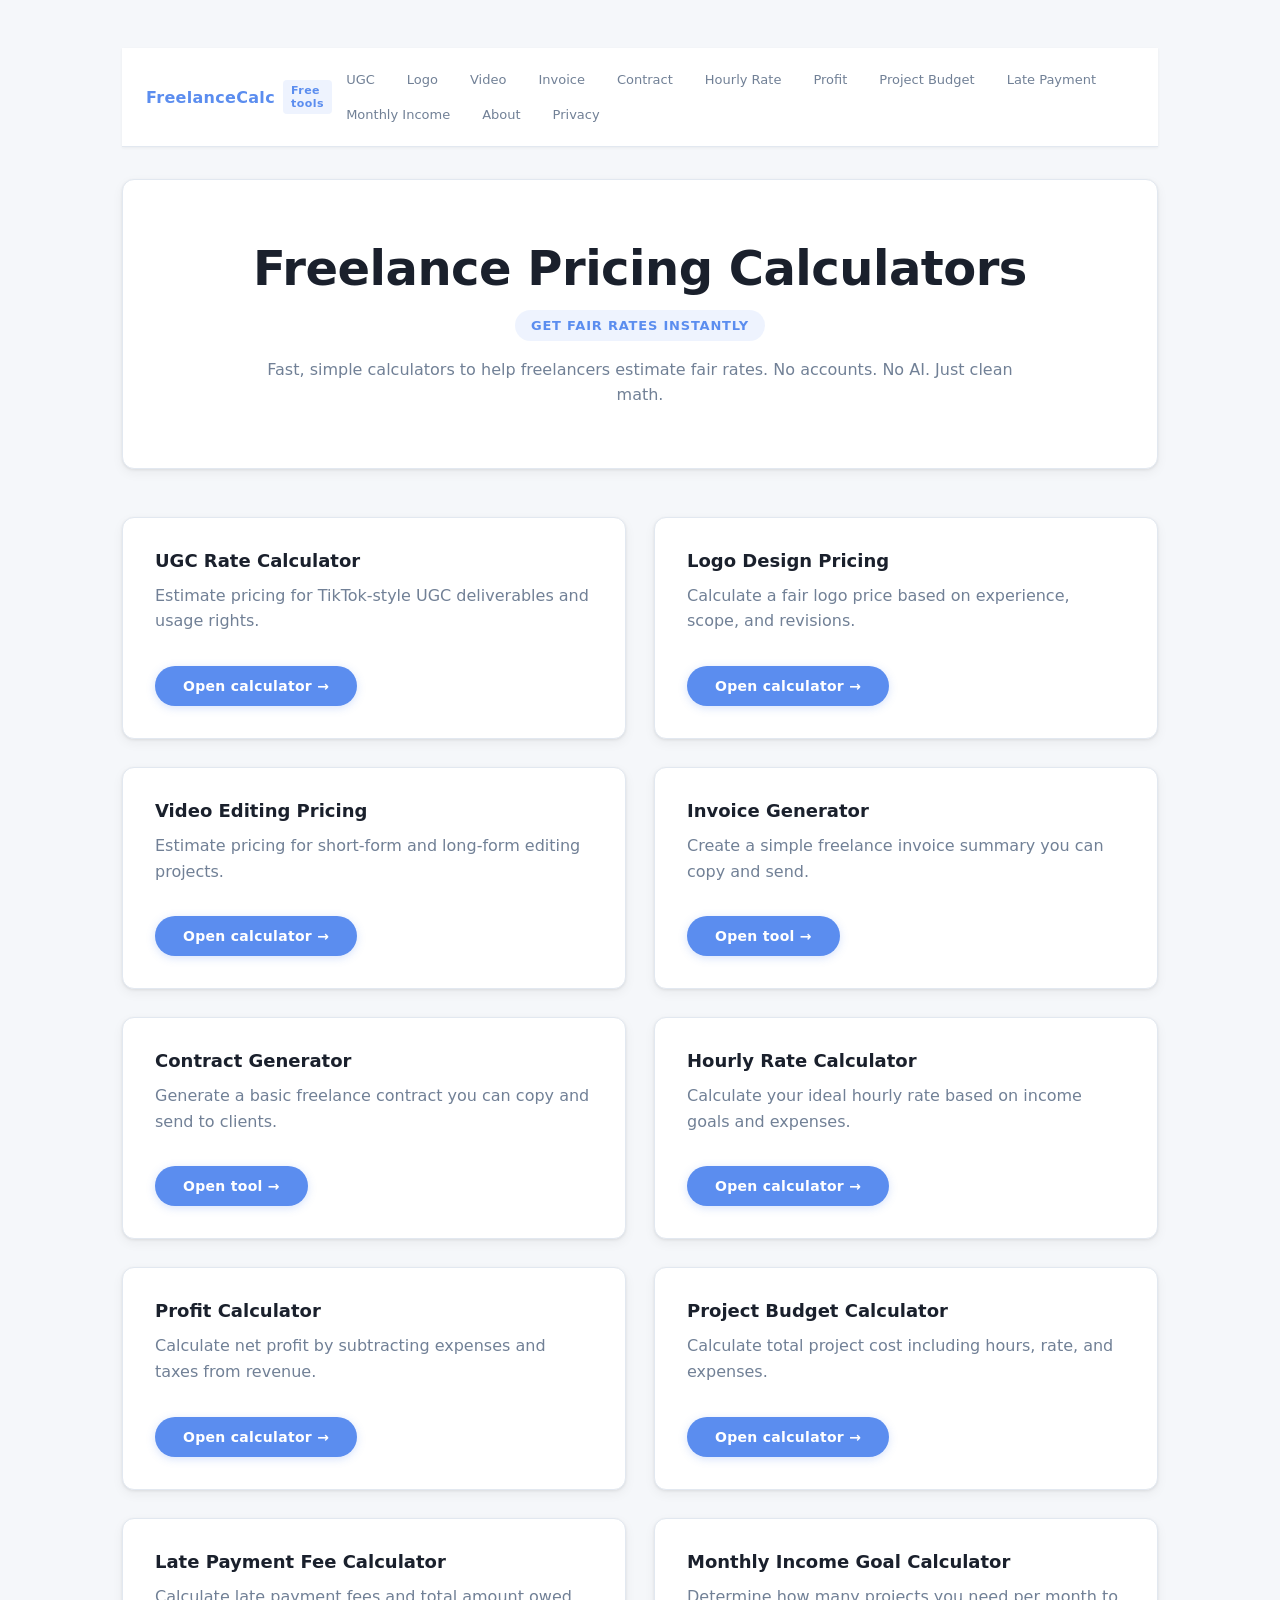
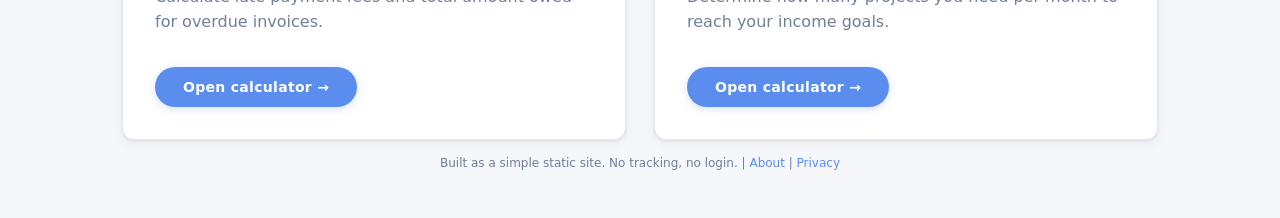
==== commit e205e0fe: "Add 5 new calculator tools to the website while keeping the existing design, layout, and navigation " ====
--- a/index.html/index.html
+++ b/index.html/index.html
@@ -21,9 +21,14 @@
       <div class="navlinks">
         <a href="../ugc.html/ugc.html">UGC</a>
         <a href="../logo.html/logo.html">Logo</a>
-        <a href="../video.html/video.html">Video Editing</a>
+        <a href="../video.html/video.html">Video</a>
         <a href="../invoice.html/invoice.html">Invoice</a>
         <a href="../contract.html/contract.html">Contract</a>
+        <a href="../hourly-rate.html/hourly-rate.html">Hourly Rate</a>
+        <a href="../profit.html/profit.html">Profit</a>
+        <a href="../project-budget.html/project-budget.html">Project Budget</a>
+        <a href="../late-payment.html/late-payment.html">Late Payment</a>
+        <a href="../monthly-income.html/monthly-income.html">Monthly Income</a>
         <a href="../about.html/about.html">About</a>
         <a href="../privacy.html/privacy.html">Privacy</a>
       </div>
@@ -38,9 +43,14 @@
     <div class="mobile-menu" id="mobileMenu">
       <a href="../ugc.html/ugc.html">UGC</a>
       <a href="../logo.html/logo.html">Logo</a>
-      <a href="../video.html/video.html">Video Editing</a>
+      <a href="../video.html/video.html">Video</a>
       <a href="../invoice.html/invoice.html">Invoice</a>
       <a href="../contract.html/contract.html">Contract</a>
+      <a href="../hourly-rate.html/hourly-rate.html">Hourly Rate</a>
+      <a href="../profit.html/profit.html">Profit</a>
+      <a href="../project-budget.html/project-budget.html">Project Budget</a>
+      <a href="../late-payment.html/late-payment.html">Late Payment</a>
+      <a href="../monthly-income.html/monthly-income.html">Monthly Income</a>
       <a href="../about.html/about.html">About</a>
       <a href="../privacy.html/privacy.html">Privacy</a>
     </div>
@@ -84,6 +94,36 @@
         <p>Generate a basic freelance contract you can copy and send to clients.</p>
         <a class="button" href="../contract.html/contract.html">Open tool →</a>
       </div>
+
+      <div class="card half">
+        <h2>Hourly Rate Calculator</h2>
+        <p>Calculate your ideal hourly rate based on income goals and expenses.</p>
+        <a class="button" href="../hourly-rate.html/hourly-rate.html">Open calculator →</a>
+      </div>
+
+      <div class="card half">
+        <h2>Profit Calculator</h2>
+        <p>Calculate net profit by subtracting expenses and taxes from revenue.</p>
+        <a class="button" href="../profit.html/profit.html">Open calculator →</a>
+      </div>
+
+      <div class="card half">
+        <h2>Project Budget Calculator</h2>
+        <p>Calculate total project cost including hours, rate, and expenses.</p>
+        <a class="button" href="../project-budget.html/project-budget.html">Open calculator →</a>
+      </div>
+
+      <div class="card half">
+        <h2>Late Payment Fee Calculator</h2>
+        <p>Calculate late payment fees and total amount owed for overdue invoices.</p>
+        <a class="button" href="../late-payment.html/late-payment.html">Open calculator →</a>
+      </div>
+
+      <div class="card half">
+        <h2>Monthly Income Goal Calculator</h2>
+        <p>Determine how many projects you need per month to reach your income goals.</p>
+        <a class="button" href="../monthly-income.html/monthly-income.html">Open calculator →</a>
+      </div>
     </div>
 
     <div class="footer">
--- a/style.css/style.css
+++ b/style.css/style.css
@@ -112,10 +112,11 @@
   background: var(--text);
   border-radius: 2px;
   transition: all 0.3s ease;
+  transform-origin: center center;
 }
 
 .hamburger.active span:nth-child(1) {
-  transform: rotate(45deg) translate(8px, 8px);
+  transform: translateY(9px) rotate(45deg);
 }
 
 .hamburger.active span:nth-child(2) {
@@ -123,20 +124,26 @@
 }
 
 .hamburger.active span:nth-child(3) {
-  transform: rotate(-45deg) translate(8px, -8px);
+  transform: translateY(-9px) rotate(-45deg);
 }
 
 /* Mobile Menu */
 .mobile-menu {
   display: none;
-  position: absolute;
-  top: 100%;
+  position: fixed;
+  top: 60px;
   left: 0;
   right: 0;
+  width: 100%;
   background: var(--card);
   border-bottom: 1px solid var(--border);
+  box-shadow: 0 2px 8px rgba(0,0,0,0.05);
+  z-index: 999;
+}
+
+.mobile-menu.active {
+  display: block;
   animation: slideDown 0.3s ease;
-  box-shadow: 0 2px 8px rgba(0,0,0,0.05);
 }
 
 @keyframes slideDown {
@@ -152,26 +159,32 @@
 
 .mobile-menu a {
   display: block;
-  padding: 12px 24px;
+  padding: 14px 20px;
   color: var(--muted);
   font-size: 14px;
   border-bottom: 1px solid var(--border);
   transition: all 0.2s ease;
+  font-weight: 500;
 }
 
 .mobile-menu a:hover {
   color: var(--accent);
   background: rgba(91,141,239,0.05);
-}
-
-.mobile-menu.active {
-  display: block;
 }
 
 /* Responsive */
 @media (max-width: 768px) {
+  :root {
+    --radius: 10px;
+  }
+
   .nav {
-    padding: 12px 16px;
+    padding: 14px 16px;
+    gap: 16px;
+  }
+
+  .brand {
+    font-size: 15px;
   }
 
   .navlinks {
@@ -183,41 +196,108 @@
   }
 
   .container {
-    padding: 24px 16px;
+    padding: 20px 16px;
   }
 
   .hero {
-    margin-top: 24px;
-    margin-bottom: 40px;
-    padding: 40px 24px;
+    margin-top: 16px;
+    margin-bottom: 32px;
+    padding: 32px 20px;
+    border-radius: 10px;
   }
 
   .hero h1 {
-    font-size: 36px;
+    font-size: 32px;
+    margin-bottom: 8px;
   }
 
   .hero-subtitle {
     margin-bottom: 12px;
-    font-size: 12px;
+    font-size: 11px;
+    padding: 6px 12px;
   }
 
   .hero p {
-    font-size: 15px;
+    font-size: 14px;
+    line-height: 1.5;
+  }
+
+  .grid {
+    gap: 16px;
+    margin-top: 24px;
   }
 
   .card {
-    padding: 24px;
+    padding: 20px;
+    margin-bottom: 0;
+    border-radius: 10px;
+  }
+
+  .card h2 {
+    font-size: 16px;
+    margin-bottom: 10px;
+  }
+
+  .card p {
+    font-size: 13px;
     margin-bottom: 16px;
   }
 
   .button {
-    padding: 11px 20px;
+    padding: 10px 20px;
     font-size: 13px;
     width: 100%;
+    border-radius: 16px;
   }
 
   .button.secondary {
     width: auto;
+    padding: 10px 18px;
+  }
+
+  .mobile-menu {
+    max-height: 300px;
+    overflow-y: auto;
+  }
+
+  .mobile-menu a {
+    padding: 14px 20px;
+    font-size: 14px;
+  }
+
+  .footer {
+    font-size: 11px;
+    margin-top: 24px;
+    padding: 16px 0;
+  }
+}
+
+@media (max-width: 480px) {
+  .container {
+    padding: 16px 12px;
+  }
+
+  .nav {
+    padding: 12px 12px;
+  }
+
+  .hero {
+    padding: 24px 16px;
+    margin-top: 12px;
+    margin-bottom: 24px;
+  }
+
+  .hero h1 {
+    font-size: 28px;
+  }
+
+  .card {
+    padding: 16px;
+  }
+
+  .button {
+    padding: 9px 16px;
+    font-size: 12px;
   }
 }
 
